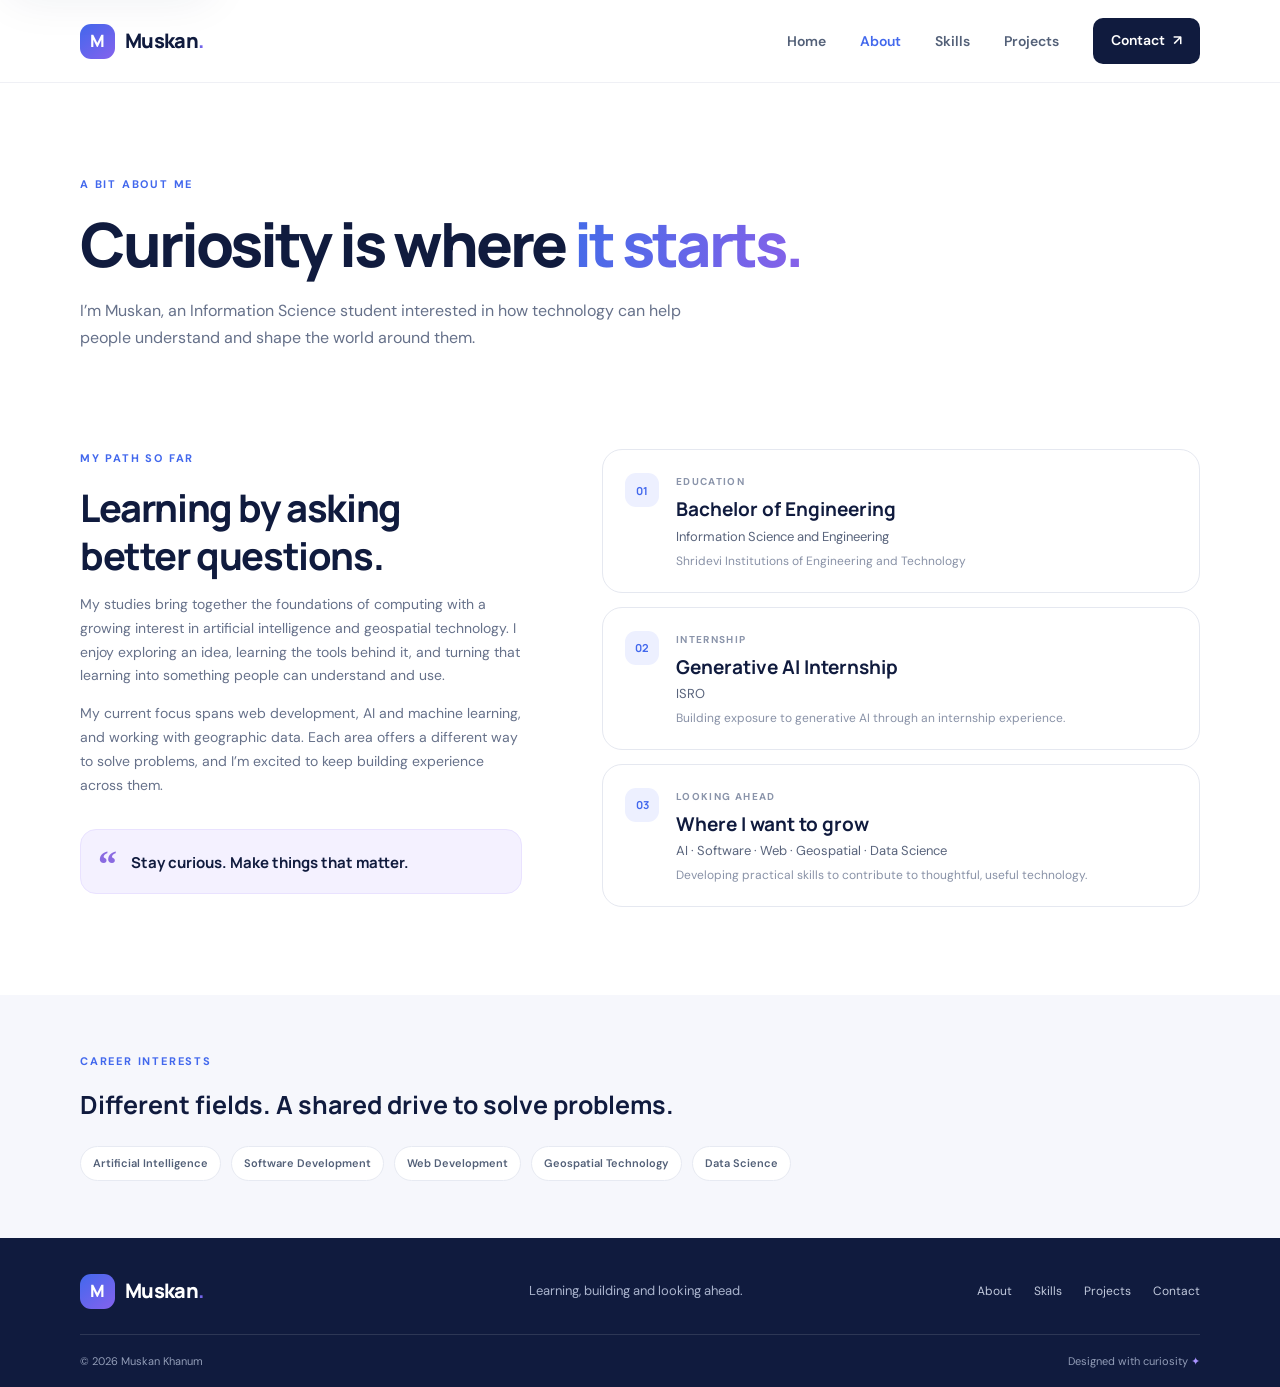
==== about.html @ 057a3828 "Publish Thiranex portfolio website" ====
<!doctype html>
<html lang="en"><head><meta charset="utf-8"><meta name="viewport" content="width=device-width, initial-scale=1"><meta name="description" content="Learn about Muskan Khanum's education, Generative AI internship, career interests and professional goals."><meta name="theme-color" content="#101b3e"><title>About Me | Muskan Khanum</title><link rel="stylesheet" href="css/style.css"><script src="js/script.js" defer></script></head><body><a class="skip-link" href="#main">Skip to main content</a><header class="site-header"><nav class="nav container" aria-label="Main navigation"><a class="brand" href="index.html"><span class="brand-mark" aria-hidden="true">M</span><span>Muskan<span class="brand-accent">.</span></span></a><button class="menu-toggle" type="button" aria-expanded="false" aria-controls="primary-menu"><span class="menu-icon" aria-hidden="true">☰</span><span class="sr-only">Toggle navigation</span></button><ul class="nav-list" id="primary-menu"><li><a href="index.html">Home</a></li><li><a href="about.html" aria-current="page">About</a></li><li><a href="skills.html">Skills</a></li><li><a href="projects.html">Projects</a></li><li><a class="nav-contact" href="contact.html">Contact <span aria-hidden="true">↗</span></a></li></ul></nav></header><main id="main"><section class="page-hero container"><p class="eyebrow">A bit about me</p><h1>Curiosity is where <span class="gradient-text">it starts.</span></h1><p>I’m Muskan, an Information Science student interested in how technology can help people understand and shape the world around them.</p></section><section class="section container about-layout"><article class="about-story"><p class="eyebrow">My path so far</p><h2>Learning by asking better questions.</h2><p>My studies bring together the foundations of computing with a growing interest in artificial intelligence and geospatial technology. I enjoy exploring an idea, learning the tools behind it, and turning that learning into something people can understand and use.</p><p>My current focus spans web development, AI and machine learning, and working with geographic data. Each area offers a different way to solve problems, and I’m excited to keep building experience across them.</p><aside class="quote-card"><span class="quote-mark" aria-hidden="true">“</span><p>Stay curious. Make things that matter.</p></aside></article><div class="timeline"><article class="timeline-card"><span class="timeline-marker" aria-hidden="true">01</span><p class="project-type">EDUCATION</p><h3>Bachelor of Engineering</h3><p>Information Science and Engineering</p><p class="muted">Shridevi Institutions of Engineering and Technology</p></article><article class="timeline-card"><span class="timeline-marker" aria-hidden="true">02</span><p class="project-type">INTERNSHIP</p><h3>Generative AI Internship</h3><p>ISRO</p><p class="muted">Building exposure to generative AI through an internship experience.</p></article><article class="timeline-card"><span class="timeline-marker" aria-hidden="true">03</span><p class="project-type">LOOKING AHEAD</p><h3>Where I want to grow</h3><p>AI · Software · Web · Geospatial · Data Science</p><p class="muted">Developing practical skills to contribute to thoughtful, useful technology.</p></article></div></section><section class="interest-band"><div class="container interest-content"><p class="eyebrow">Career interests</p><h2>Different fields. A shared drive to solve problems.</h2><ul class="interest-list"><li>Artificial Intelligence</li><li>Software Development</li><li>Web Development</li><li>Geospatial Technology</li><li>Data Science</li></ul></div></section></main><footer class="site-footer"><div class="container footer-main"><a class="brand footer-brand" href="index.html"><span class="brand-mark" aria-hidden="true">M</span><span>Muskan<span class="brand-accent">.</span></span></a><p>Learning, building and looking ahead.</p><nav aria-label="Footer navigation"><a href="about.html">About</a><a href="skills.html">Skills</a><a href="projects.html">Projects</a><a href="contact.html">Contact</a></nav></div><div class="container footer-bottom"><span>© <span data-year>2026</span> Muskan Khanum</span><span>Designed with curiosity <span class="footer-star" aria-hidden="true">✦</span></span></div></footer></body></html>
---- css/style.css ----
@import url('https://fonts.googleapis.com/css2?family=DM+Sans:wght@400;500;600;700&family=Manrope:wght@400;500;600;700;800&display=swap');
:root{--navy:#101b3e;--navy-2:#172956;--blue:#4268ed;--purple:#8562ed;--cyan:#53bdd2;--ink:#202a42;--muted:#66718a;--surface:#f6f7fc;--line:#e5e8f0;--white:#fff;--radius:20px;--shadow:0 18px 48px rgba(24,39,82,.08);font-family:'DM Sans',Arial,sans-serif;color:var(--ink);background:white;font-synthesis:none;text-rendering:optimizeLegibility}*{box-sizing:border-box}html{scroll-behavior:smooth}body{margin:0;min-width:320px;font-size:16px;line-height:1.7}a{color:inherit}button,input,textarea{font:inherit}.container{width:min(1120px,calc(100% - 48px));margin-inline:auto}.sr-only{position:absolute;width:1px;height:1px;padding:0;margin:-1px;overflow:hidden;clip:rect(0,0,0,0);white-space:nowrap;border:0}.skip-link{position:fixed;top:10px;left:10px;z-index:99;transform:translateY(-160%);padding:12px 18px;background:white;color:var(--navy);border-radius:9px;box-shadow:var(--shadow);font-weight:700}.skip-link:focus{transform:none}:focus-visible{outline:3px solid #a58aff;outline-offset:4px}.site-header{position:relative;z-index:5;background:rgba(255,255,255,.95);border-bottom:1px solid #eff0f5}.nav{height:82px;display:flex;align-items:center;justify-content:space-between}.brand{display:inline-flex;align-items:center;gap:10px;color:var(--navy);font-family:Manrope,sans-serif;font-size:20px;font-weight:800;text-decoration:none;letter-spacing:-.7px}.brand-mark{display:grid;place-items:center;width:35px;height:35px;border-radius:11px;color:#fff;background:linear-gradient(140deg,var(--blue),var(--purple));font-size:17px}.brand-accent,.gradient-text{background:linear-gradient(100deg,#446be8,#8761e9);-webkit-background-clip:text;background-clip:text;color:transparent}.nav-list{display:flex;align-items:center;gap:34px;list-style:none;margin:0;padding:0}.nav-list a{text-decoration:none;color:#536078;font-size:14px;font-weight:600;transition:color .2s}.nav-list a:hover,.nav-list a[aria-current=page]{color:var(--blue)}.nav-list .nav-contact{display:inline-flex;align-items:center;gap:8px;background:var(--navy);color:white;padding:11px 18px;border-radius:10px}.nav-list .nav-contact:hover{background:var(--blue);color:#fff}.menu-toggle{display:none;border:1px solid var(--line);background:white;color:var(--navy);width:44px;height:42px;border-radius:10px;font-size:22px;cursor:pointer}.hero{display:grid;grid-template-columns:1.1fr .9fr;gap:56px;align-items:center;min-height:635px;padding-block:76px 90px}.eyebrow{margin:0 0 16px;color:var(--blue);font-size:11px;font-weight:700;letter-spacing:1.8px;text-transform:uppercase}.hero-copy .eyebrow{display:flex;align-items:center;gap:9px}.status-dot{width:8px;height:8px;background:#5cc99a;border-radius:50%;box-shadow:0 0 0 4px #e8f8f0}.hero h1,.page-hero h1{max-width:680px;margin:0;color:var(--navy);font:800 clamp(42px,6vw,68px)/1.12 Manrope,sans-serif;letter-spacing:-3px}.hero-lede{max-width:560px;margin:24px 0 14px;color:#394762;font-size:18px;line-height:1.7}.hero-sub{max-width:530px;color:var(--muted);font-size:14px}.button-row{display:flex;flex-wrap:wrap;gap:13px;margin-top:28px}.button{display:inline-flex;min-height:48px;align-items:center;justify-content:center;gap:12px;padding:11px 19px;border:1px solid transparent;border-radius:10px;text-decoration:none;font-size:14px;font-weight:700;transition:transform .2s,background .2s,box-shadow .2s;cursor:pointer}.button:hover{transform:translateY(-2px)}.button-primary{background:linear-gradient(110deg,#4268e8,#7058de);color:white;box-shadow:0 9px 22px rgba(75,98,220,.22)}.button-primary:hover{box-shadow:0 13px 26px rgba(75,98,220,.3)}.button-outline{color:var(--navy);border-color:#dfe3ed;background:white}.button-outline:hover{border-color:#a9b5d5}.hero-highlights{display:flex;flex-wrap:wrap;gap:10px 24px;margin:32px 0 0;padding:0;list-style:none;color:#59647c;font-size:12px}.hero-highlights li:before{content:'✦';margin-right:7px;color:var(--purple)}.hero-visual{position:relative;min-height:440px;display:grid;place-items:center}.profile-card{position:relative;z-index:1;width:min(320px,78%);margin:0;padding:12px;background:#fff;border:1px solid #eceef6;border-radius:24px;box-shadow:0 24px 64px rgba(41,53,101,.15);transform:rotate(2deg)}.profile-art{position:relative;height:305px;display:grid;place-items:center;overflow:hidden;border-radius:16px;background:radial-gradient(ellipse at 50% 35%,#b8c5ff 0,transparent 40%),radial-gradient(ellipse at 70% 90%,#cfc3ff 0,transparent 45%),linear-gradient(145deg,#e6edff,#eef0ff 55%,#e8dcff)}.profile-art:before{content:'';position:absolute;bottom:-56px;width:210px;height:235px;border-radius:48% 48% 0 0;background:linear-gradient(140deg,#293e7b,#172956);box-shadow:inset -25px 0 35px rgba(128,104,226,.4)}.profile-art:after{content:'';position:absolute;top:64px;width:104px;height:125px;border-radius:48% 48% 45% 45%;background:linear-gradient(135deg,#9f6e56,#d4a083);box-shadow:inset -14px -2px 0 #885d4e}.profile-initials{position:absolute;z-index:1;bottom:54px;color:#fff;font:700 14px Manrope,sans-serif;letter-spacing:3px}.profile-spark{position:absolute;z-index:2;color:#fff}.spark-one{top:48px;right:40px;font-size:27px}.spark-two{bottom:60px;left:35px;font-size:30px}.profile-card figcaption{display:flex;flex-direction:column;padding:13px 8px 9px}.caption-label{color:#8a94aa;font-size:9px;font-weight:700;letter-spacing:1.5px}.profile-card figcaption strong{color:var(--navy);font:700 14px Manrope,sans-serif}.orbit{position:absolute;border:1px solid #e8eafb;border-radius:50%;transform:rotate(-24deg)}.orbit-one{width:440px;height:300px}.orbit-two{width:365px;height:400px;transform:rotate(37deg)}.floating-note{position:absolute;z-index:2;display:flex;align-items:center;gap:11px;padding:12px 15px;background:white;border:1px solid #eff0f5;border-radius:13px;box-shadow:var(--shadow)}.note-ai{top:64px;right:1%}.note-earth{bottom:57px;left:-1%}.note-icon{display:grid;place-items:center;width:35px;height:35px;border-radius:11px;background:#f0edff;color:var(--purple);font-size:19px}.floating-note small,.floating-note strong{display:block;line-height:1.4}.floating-note small{color:#8992a7;font-size:10px}.floating-note strong{color:var(--navy);font-size:12px}.intro-band,.interest-band{background:var(--surface)}.intro-grid{display:grid;grid-template-columns:.7fr 1.25fr 1.2fr auto;gap:28px;align-items:center;padding-block:48px}.intro-grid h2,.interest-content h2{margin:0;color:var(--navy);font:700 21px/1.5 Manrope,sans-serif}.intro-grid p:not(.eyebrow){margin:0;color:var(--muted);font-size:13px}.text-link,.card-link{color:var(--blue);font-weight:700;font-size:13px;text-decoration:none;white-space:nowrap}.text-link span,.card-link span{margin-left:5px}.section{padding-block:88px}.section-heading{display:flex;justify-content:space-between;align-items:end;margin-bottom:28px}.section-heading h2,.about-story h2{margin:0;color:var(--navy);font:750 clamp(28px,4vw,38px)/1.25 Manrope,sans-serif;letter-spacing:-1.4px}.section-heading .eyebrow{margin-bottom:8px}.project-grid{display:grid;grid-template-columns:repeat(3,1fr);gap:19px}.project-grid-home{grid-template-columns:repeat(2,1fr)}.project-card,.skill-card,.timeline-card{position:relative;padding:25px;background:white;border:1px solid var(--line);border-radius:var(--radius);transition:transform .22s,box-shadow .22s,border-color .22s}.project-card:hover,.skill-card:hover,.timeline-card:hover{transform:translateY(-4px);border-color:#d3d9f1;box-shadow:var(--shadow)}.project-icon{display:grid;place-items:center;width:48px;height:48px;border-radius:15px;font-size:23px}.icon-purple,.symbol-purple{background:#f1edff;color:#7656d9}.icon-blue,.symbol-blue{background:#eaf0ff;color:#4268ed}.icon-cyan,.symbol-cyan{background:#e7f8fa;color:#2499aa}.icon-green,.symbol-green{background:#e9f7ef;color:#3b9b6b}.icon-orange,.symbol-orange{background:#fff1e6;color:#d77d3c}.symbol-pink{background:#ffedf5;color:#ca5b89}.project-type{margin:18px 0 7px;color:#8a94aa;font-size:10px;font-weight:700;letter-spacing:1.35px}.project-card h2,.project-card h3,.skill-card h2,.timeline-card h3{margin:0 0 9px;color:var(--navy);font:700 19px/1.35 Manrope,sans-serif}.project-card p:not(.project-type){margin:0 0 17px;color:var(--muted);font-size:13px;line-height:1.7}.card-link{display:inline-block;margin-top:3px}.site-footer{background:var(--navy);color:#bec6d9}.footer-main{display:grid;grid-template-columns:1fr 1fr auto;align-items:center;gap:20px;padding-block:36px 25px}.footer-brand{color:#fff}.footer-main>p{margin:0;color:#aab4cd;font-size:13px}.footer-main nav{display:flex;gap:22px}.footer-main nav a{color:#c1c9dc;font-size:12px;text-decoration:none}.footer-main nav a:hover{color:#fff}.footer-bottom{display:flex;justify-content:space-between;padding-block:17px;border-top:1px solid rgba(255,255,255,.12);font-size:11px;color:#929db7}.footer-star{color:#a993ff}.page-hero{padding-block:92px 43px}.page-hero h1{max-width:850px;font-size:clamp(40px,5.5vw,61px)}.page-hero>p:last-child{max-width:650px;margin:19px 0 0;color:var(--muted);font-size:16px}.about-layout{display:grid;grid-template-columns:.85fr 1.15fr;gap:80px;padding-top:55px}.about-story h2{max-width:400px}.about-story>p:not(.eyebrow){color:var(--muted);font-size:14px}.quote-card{position:relative;margin-top:32px;padding:22px 24px 20px 50px;background:#f4f1ff;border:1px solid #e9e2ff;border-radius:16px}.quote-mark{position:absolute;top:12px;left:17px;color:#8a6ae1;font:700 38px Georgia,serif}.quote-card p{margin:0;color:var(--navy);font:700 15px Manrope,sans-serif}.timeline{display:grid;gap:14px}.timeline-card{padding:21px 24px 20px 73px}.timeline-marker{position:absolute;top:23px;left:22px;display:grid;place-items:center;width:34px;height:34px;border-radius:11px;color:var(--blue);background:#edf0ff;font:700 11px Manrope,sans-serif}.timeline-card .project-type{margin:2px 0 7px}.timeline-card h3{margin-bottom:3px}.timeline-card>p:not(.project-type){margin:0;color:#59647c;font-size:13px}.timeline-card .muted{margin-top:3px!important;color:#8992a7!important;font-size:12px!important}.interest-content{padding-block:57px}.interest-content h2{max-width:640px;font-size:25px}.interest-list{display:flex;flex-wrap:wrap;gap:10px;margin:22px 0 0;padding:0;list-style:none}.interest-list li,.tag-list li{padding:7px 12px;border:1px solid #e7eaf2;border-radius:999px;background:#fff;color:#536078;font-size:11px;font-weight:600}.skills-grid{display:grid;grid-template-columns:repeat(2,1fr);gap:17px}.skill-card{padding:23px}.skill-heading{display:flex;align-items:center;gap:14px}.skill-symbol{width:47px;height:47px;display:grid;place-items:center;border-radius:14px;font-size:19px;font-weight:700}.skill-heading .project-type{margin:0 0 3px}.skill-heading h2{margin:0;font-size:17px}.tag-list{display:flex;flex-wrap:wrap;gap:8px;margin:20px 0 0;padding:0;list-style:none}.tag-list li{background:#f8f9fc}.note-box{display:flex;align-items:center;gap:15px;margin-top:24px;padding:17px 20px;background:#f5f3ff;border:1px solid #e9e4fb;border-radius:14px}.note-box .note-icon{flex:none}.note-box p{margin:0;color:#59647c;font-size:13px}.project-grid:not(.project-grid-home){grid-template-columns:repeat(2,1fr)}.project-card-large{min-height:283px;padding:25px 27px}.project-card-top{display:flex;align-items:center;justify-content:space-between}.project-card-top+.project-type{margin-top:19px}.project-index{color:#b6bdcc;font:700 12px Manrope,sans-serif}.project-card-large h2{font-size:22px}.project-card-large .tag-list{margin:16px 0}.project-status{display:inline-flex;padding:5px 9px;border-radius:6px;background:#f5f6fa;color:#7a849a;font-size:10px;font-weight:600}.project-note{margin-top:25px}.contact-layout{display:grid;grid-template-columns:.75fr 1.25fr;gap:62px;align-items:start;padding-top:45px}.contact-aside{padding:23px 4px}.contact-orb{display:grid;place-items:center;width:63px;height:63px;margin-bottom:24px;border-radius:20px;background:linear-gradient(140deg,#edf0ff,#f2ecff);color:#675bd2;font-size:27px}.contact-aside h2{max-width:310px;margin:0;color:var(--navy);font:750 29px/1.28 Manrope,sans-serif;letter-spacing:-1px}.contact-aside>p{color:var(--muted);font-size:14px}.contact-detail{display:flex;gap:12px;margin-top:26px;padding-top:18px;border-top:1px solid var(--line)}.detail-icon{display:grid;place-items:center;width:38px;height:38px;border-radius:12px;background:#edf0ff;color:var(--blue)}.contact-detail strong{color:var(--navy);font-size:12px}.contact-detail p{margin:2px 0;color:var(--muted);font-size:12px}.small-note{font-size:11px!important;color:#8992a7!important}.contact-form{padding:27px;background:#fff;border:1px solid var(--line);border-radius:20px;box-shadow:var(--shadow)}.contact-form fieldset{margin:0;padding:0;border:0}.contact-form legend{color:var(--navy);font:700 21px Manrope,sans-serif}.form-intro{margin:4px 0 20px;color:#778198;font-size:12px}.form-intro span,.form-field label span{color:#7656d9}.form-grid{display:grid;grid-template-columns:1fr 1fr;gap:15px 14px}.form-field{display:flex;flex-direction:column;min-width:0}.form-field-wide{grid-column:1/-1}.form-field label{margin-bottom:6px;color:#34405a;font-size:12px;font-weight:700}.form-field input,.form-field textarea{width:100%;border:1px solid #dfe3ed;border-radius:9px;padding:11px 12px;color:var(--ink);background:#fff;font-size:13px}.form-field textarea{resize:vertical;min-height:120px}.form-field input:focus,.form-field textarea:focus{outline:2px solid #8f81ed;outline-offset:1px;border-color:#8f81ed}.form-field [aria-invalid=true]{border-color:#c74453}.field-error{min-height:0;margin:0;color:#b43443;font-size:11px}.field-error:not(:empty){min-height:18px;margin-top:4px}.submit-button{margin-top:14px}.form-feedback{margin:11px 0 0;color:#26774d;font-size:13px;font-weight:700}.form-feedback:empty{display:none}.form-feedback.error{color:#b43443}.form-disclaimer{margin:17px 0 0;padding-top:14px;border-top:1px solid var(--line);color:#7b859a;font-size:11px;line-height:1.6}
@media(max-width:900px){.hero{gap:25px;min-height:590px}.hero h1{font-size:57px}.hero-visual{min-height:390px}.profile-card{width:280px}.profile-art{height:270px}.orbit-one{width:350px;height:260px}.orbit-two{width:320px;height:350px}.intro-grid{grid-template-columns:1fr 1.5fr;gap:13px 25px}.intro-grid .text-link{grid-column:2}.project-grid{grid-template-columns:repeat(2,1fr)}.about-layout{gap:42px}.contact-layout{gap:32px}.footer-main{grid-template-columns:1fr auto}.footer-main>p{grid-row:2}.footer-main nav{grid-column:2;grid-row:1/3}}
@media(max-width:680px){body{font-size:15px}.container{width:min(100% - 36px,520px)}.nav{height:70px}.menu-toggle{display:block}.nav-list{position:absolute;top:69px;left:0;right:0;display:none;flex-direction:column;align-items:stretch;gap:0;padding:8px 18px 18px;background:#fff;border-bottom:1px solid var(--line);box-shadow:0 18px 25px rgba(24,39,82,.09)}.nav-list.is-open{display:flex}.nav-list li{width:100%}.nav-list a,.nav-list .nav-contact{display:flex;justify-content:space-between;padding:12px 10px}.nav-list .nav-contact{margin-top:5px}.hero{grid-template-columns:1fr;gap:5px;min-height:unset;padding-block:66px 52px}.hero h1{font-size:clamp(42px,12vw,58px);letter-spacing:-2.5px}.hero-lede{font-size:16px}.hero-visual{min-height:370px;margin-top:10px}.profile-card{width:260px}.profile-art{height:250px}.orbit-one{width:325px;height:230px}.orbit-two{width:300px;height:330px}.note-ai{right:0;top:39px}.note-earth{left:0;bottom:42px}.floating-note{padding:9px 11px}.floating-note strong{font-size:10px}.intro-grid{grid-template-columns:1fr;gap:12px;padding-block:36px}.intro-grid .text-link{grid-column:1}.intro-grid h2{font-size:20px}.section{padding-block:62px}.section-heading{align-items:start;gap:12px;flex-direction:column}.section-heading h2{font-size:31px}.project-grid,.project-grid-home,.project-grid:not(.project-grid-home){grid-template-columns:1fr}.project-card{padding:22px}.footer-main{grid-template-columns:1fr;gap:13px;padding-block:29px 22px}.footer-main>p,.footer-main nav{grid-column:1;grid-row:auto}.footer-main nav{flex-wrap:wrap;gap:16px}.footer-bottom{gap:8px;align-items:flex-start;font-size:10px}.page-hero{padding-block:65px 22px}.page-hero h1{font-size:clamp(39px,11vw,54px);letter-spacing:-2px}.page-hero>p:last-child{font-size:14px}.about-layout{grid-template-columns:1fr;gap:35px;padding-top:40px}.about-story h2{font-size:31px}.interest-content{padding-block:40px}.interest-content h2{font-size:22px}.skills-grid{grid-template-columns:1fr}.skill-card{padding:19px}.contact-layout{grid-template-columns:1fr;gap:12px;padding-top:32px}.contact-aside{padding:0 0 10px}.contact-aside h2{font-size:26px}.contact-form{padding:21px 17px}.form-grid{grid-template-columns:1fr;gap:12px}.form-field-wide{grid-column:auto}}
@media(prefers-reduced-motion:reduce){*,*::before,*::after{scroll-behavior:auto!important;animation-duration:.01ms!important;animation-iteration-count:1!important;transition-duration:.01ms!important}}
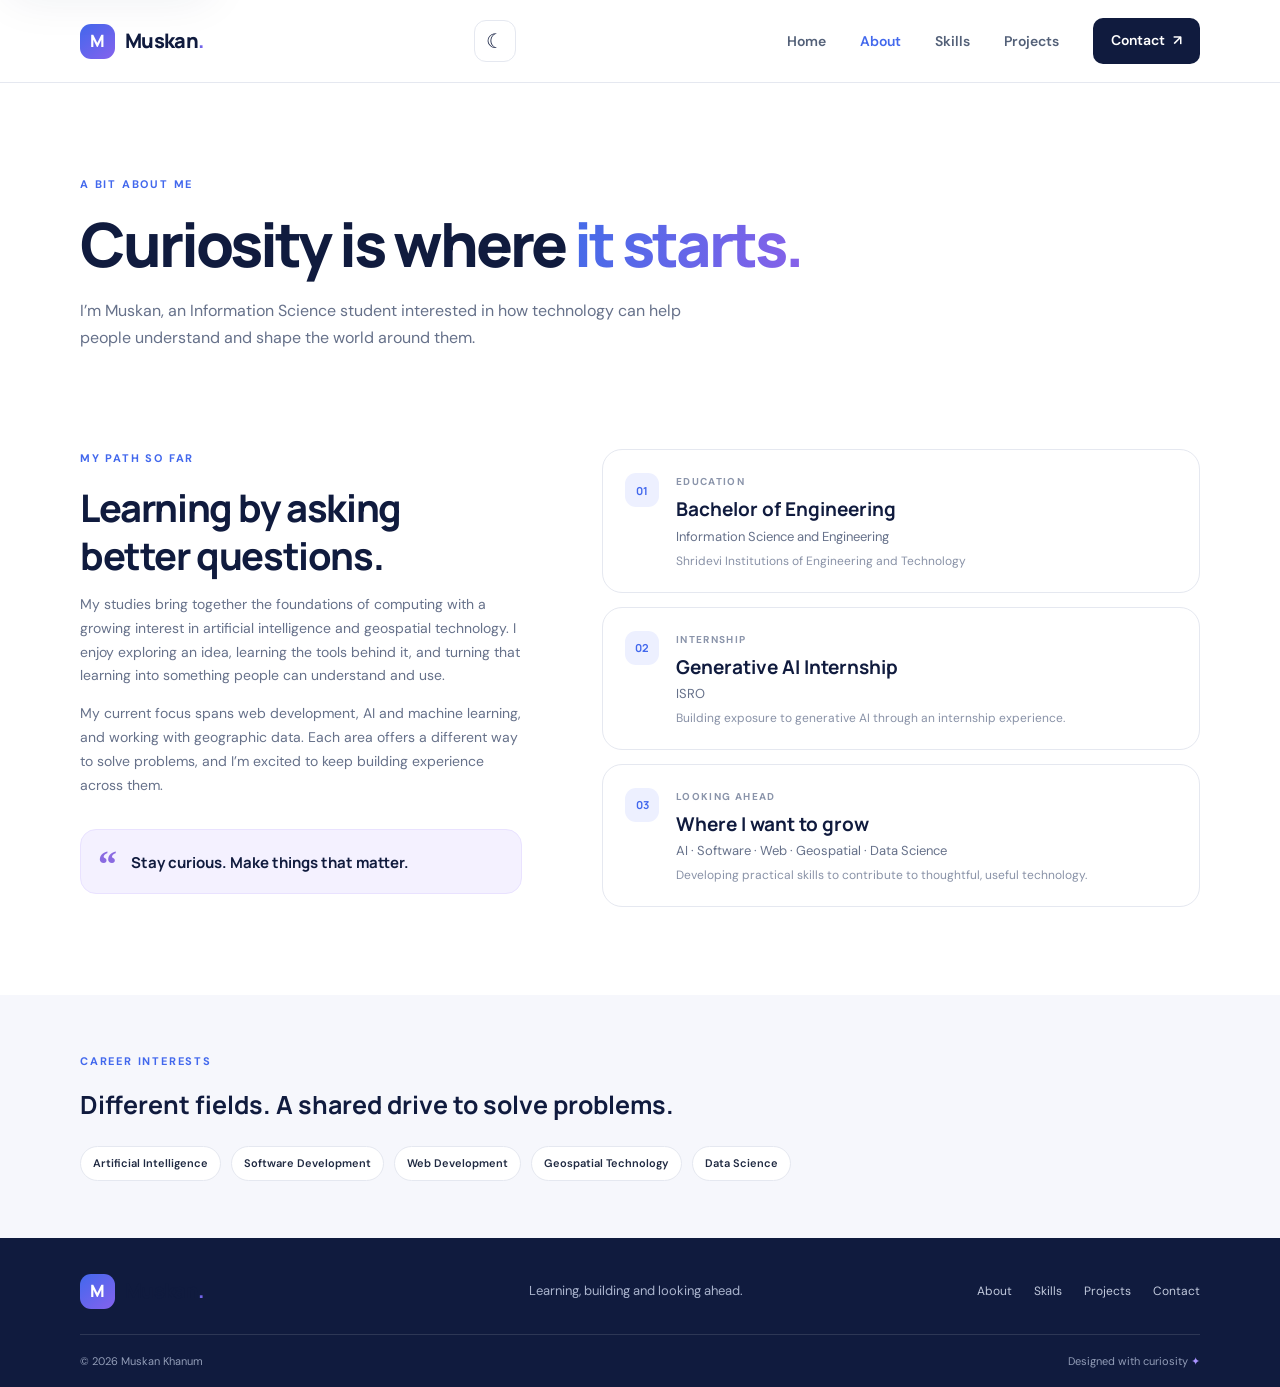
==== commit 4d3cc8ed: "Polish responsive portfolio and add theme toggle" ====
--- a/about.html
+++ b/about.html
@@ -1,2 +1,2 @@
 <!doctype html>
-<html lang="en"><head><meta charset="utf-8"><meta name="viewport" content="width=device-width, initial-scale=1"><meta name="description" content="Learn about Muskan Khanum's education, Generative AI internship, career interests and professional goals."><meta name="theme-color" content="#101b3e"><title>About Me | Muskan Khanum</title><link rel="stylesheet" href="css/style.css"><script src="js/script.js" defer></script></head><body><a class="skip-link" href="#main">Skip to main content</a><header class="site-header"><nav class="nav container" aria-label="Main navigation"><a class="brand" href="index.html"><span class="brand-mark" aria-hidden="true">M</span><span>Muskan<span class="brand-accent">.</span></span></a><button class="menu-toggle" type="button" aria-expanded="false" aria-controls="primary-menu"><span class="menu-icon" aria-hidden="true">☰</span><span class="sr-only">Toggle navigation</span></button><ul class="nav-list" id="primary-menu"><li><a href="index.html">Home</a></li><li><a href="about.html" aria-current="page">About</a></li><li><a href="skills.html">Skills</a></li><li><a href="projects.html">Projects</a></li><li><a class="nav-contact" href="contact.html">Contact <span aria-hidden="true">↗</span></a></li></ul></nav></header><main id="main"><section class="page-hero container"><p class="eyebrow">A bit about me</p><h1>Curiosity is where <span class="gradient-text">it starts.</span></h1><p>I’m Muskan, an Information Science student interested in how technology can help people understand and shape the world around them.</p></section><section class="section container about-layout"><article class="about-story"><p class="eyebrow">My path so far</p><h2>Learning by asking better questions.</h2><p>My studies bring together the foundations of computing with a growing interest in artificial intelligence and geospatial technology. I enjoy exploring an idea, learning the tools behind it, and turning that learning into something people can understand and use.</p><p>My current focus spans web development, AI and machine learning, and working with geographic data. Each area offers a different way to solve problems, and I’m excited to keep building experience across them.</p><aside class="quote-card"><span class="quote-mark" aria-hidden="true">“</span><p>Stay curious. Make things that matter.</p></aside></article><div class="timeline"><article class="timeline-card"><span class="timeline-marker" aria-hidden="true">01</span><p class="project-type">EDUCATION</p><h3>Bachelor of Engineering</h3><p>Information Science and Engineering</p><p class="muted">Shridevi Institutions of Engineering and Technology</p></article><article class="timeline-card"><span class="timeline-marker" aria-hidden="true">02</span><p class="project-type">INTERNSHIP</p><h3>Generative AI Internship</h3><p>ISRO</p><p class="muted">Building exposure to generative AI through an internship experience.</p></article><article class="timeline-card"><span class="timeline-marker" aria-hidden="true">03</span><p class="project-type">LOOKING AHEAD</p><h3>Where I want to grow</h3><p>AI · Software · Web · Geospatial · Data Science</p><p class="muted">Developing practical skills to contribute to thoughtful, useful technology.</p></article></div></section><section class="interest-band"><div class="container interest-content"><p class="eyebrow">Career interests</p><h2>Different fields. A shared drive to solve problems.</h2><ul class="interest-list"><li>Artificial Intelligence</li><li>Software Development</li><li>Web Development</li><li>Geospatial Technology</li><li>Data Science</li></ul></div></section></main><footer class="site-footer"><div class="container footer-main"><a class="brand footer-brand" href="index.html"><span class="brand-mark" aria-hidden="true">M</span><span>Muskan<span class="brand-accent">.</span></span></a><p>Learning, building and looking ahead.</p><nav aria-label="Footer navigation"><a href="about.html">About</a><a href="skills.html">Skills</a><a href="projects.html">Projects</a><a href="contact.html">Contact</a></nav></div><div class="container footer-bottom"><span>© <span data-year>2026</span> Muskan Khanum</span><span>Designed with curiosity <span class="footer-star" aria-hidden="true">✦</span></span></div></footer></body></html>
+<html lang="en"><head><meta charset="utf-8"><meta name="viewport" content="width=device-width, initial-scale=1"><meta name="description" content="Learn about Muskan Khanum's education, Generative AI internship, career interests and professional goals."><meta name="theme-color" content="#101b3e"><title>About Me | Muskan Khanum</title><link rel="stylesheet" href="css/style.css"><script src="js/script.js" defer></script></head><body><a class="skip-link" href="#main">Skip to main content</a><header class="site-header"><nav class="nav container" aria-label="Main navigation"><a class="brand" href="index.html"><span class="brand-mark" aria-hidden="true">M</span><span>Muskan<span class="brand-accent">.</span></span></a><div class="nav-actions"><button class="theme-toggle" type="button" aria-label="Switch to dark mode" aria-pressed="false"><span aria-hidden="true">☾</span></button><button class="menu-toggle" type="button" aria-expanded="false" aria-controls="primary-menu"><span class="menu-icon" aria-hidden="true">☰</span><span class="sr-only">Toggle navigation</span></button></div><ul class="nav-list" id="primary-menu"><li><a href="index.html">Home</a></li><li><a href="about.html" aria-current="page">About</a></li><li><a href="skills.html">Skills</a></li><li><a href="projects.html">Projects</a></li><li><a class="nav-contact" href="contact.html">Contact <span aria-hidden="true">↗</span></a></li></ul></nav></header><main id="main"><section class="page-hero container"><p class="eyebrow">A bit about me</p><h1>Curiosity is where <span class="gradient-text">it starts.</span></h1><p>I’m Muskan, an Information Science student interested in how technology can help people understand and shape the world around them.</p></section><section class="section container about-layout"><article class="about-story"><p class="eyebrow">My path so far</p><h2>Learning by asking better questions.</h2><p>My studies bring together the foundations of computing with a growing interest in artificial intelligence and geospatial technology. I enjoy exploring an idea, learning the tools behind it, and turning that learning into something people can understand and use.</p><p>My current focus spans web development, AI and machine learning, and working with geographic data. Each area offers a different way to solve problems, and I’m excited to keep building experience across them.</p><aside class="quote-card"><span class="quote-mark" aria-hidden="true">“</span><p>Stay curious. Make things that matter.</p></aside></article><div class="timeline"><article class="timeline-card"><span class="timeline-marker" aria-hidden="true">01</span><p class="project-type">EDUCATION</p><h3>Bachelor of Engineering</h3><p>Information Science and Engineering</p><p class="muted">Shridevi Institutions of Engineering and Technology</p></article><article class="timeline-card"><span class="timeline-marker" aria-hidden="true">02</span><p class="project-type">INTERNSHIP</p><h3>Generative AI Internship</h3><p>ISRO</p><p class="muted">Building exposure to generative AI through an internship experience.</p></article><article class="timeline-card"><span class="timeline-marker" aria-hidden="true">03</span><p class="project-type">LOOKING AHEAD</p><h3>Where I want to grow</h3><p>AI · Software · Web · Geospatial · Data Science</p><p class="muted">Developing practical skills to contribute to thoughtful, useful technology.</p></article></div></section><section class="interest-band"><div class="container interest-content"><p class="eyebrow">Career interests</p><h2>Different fields. A shared drive to solve problems.</h2><ul class="interest-list"><li>Artificial Intelligence</li><li>Software Development</li><li>Web Development</li><li>Geospatial Technology</li><li>Data Science</li></ul></div></section></main><footer class="site-footer"><div class="container footer-main"><a class="brand footer-brand" href="index.html"><span class="brand-mark" aria-hidden="true">M</span><span>Muskan<span class="brand-accent">.</span></span></a><p>Learning, building and looking ahead.</p><nav aria-label="Footer navigation"><a href="about.html">About</a><a href="skills.html">Skills</a><a href="projects.html">Projects</a><a href="contact.html">Contact</a></nav></div><div class="container footer-bottom"><span>© <span data-year>2026</span> Muskan Khanum</span><span>Designed with curiosity <span class="footer-star" aria-hidden="true">✦</span></span></div></footer><button class="back-to-top" type="button" aria-label="Back to top">↑</button></body></html>
--- a/css/style.css
+++ b/css/style.css
@@ -3,3 +3,40 @@
 @media(max-width:900px){.hero{gap:25px;min-height:590px}.hero h1{font-size:57px}.hero-visual{min-height:390px}.profile-card{width:280px}.profile-art{height:270px}.orbit-one{width:350px;height:260px}.orbit-two{width:320px;height:350px}.intro-grid{grid-template-columns:1fr 1.5fr;gap:13px 25px}.intro-grid .text-link{grid-column:2}.project-grid{grid-template-columns:repeat(2,1fr)}.about-layout{gap:42px}.contact-layout{gap:32px}.footer-main{grid-template-columns:1fr auto}.footer-main>p{grid-row:2}.footer-main nav{grid-column:2;grid-row:1/3}}
 @media(max-width:680px){body{font-size:15px}.container{width:min(100% - 36px,520px)}.nav{height:70px}.menu-toggle{display:block}.nav-list{position:absolute;top:69px;left:0;right:0;display:none;flex-direction:column;align-items:stretch;gap:0;padding:8px 18px 18px;background:#fff;border-bottom:1px solid var(--line);box-shadow:0 18px 25px rgba(24,39,82,.09)}.nav-list.is-open{display:flex}.nav-list li{width:100%}.nav-list a,.nav-list .nav-contact{display:flex;justify-content:space-between;padding:12px 10px}.nav-list .nav-contact{margin-top:5px}.hero{grid-template-columns:1fr;gap:5px;min-height:unset;padding-block:66px 52px}.hero h1{font-size:clamp(42px,12vw,58px);letter-spacing:-2.5px}.hero-lede{font-size:16px}.hero-visual{min-height:370px;margin-top:10px}.profile-card{width:260px}.profile-art{height:250px}.orbit-one{width:325px;height:230px}.orbit-two{width:300px;height:330px}.note-ai{right:0;top:39px}.note-earth{left:0;bottom:42px}.floating-note{padding:9px 11px}.floating-note strong{font-size:10px}.intro-grid{grid-template-columns:1fr;gap:12px;padding-block:36px}.intro-grid .text-link{grid-column:1}.intro-grid h2{font-size:20px}.section{padding-block:62px}.section-heading{align-items:start;gap:12px;flex-direction:column}.section-heading h2{font-size:31px}.project-grid,.project-grid-home,.project-grid:not(.project-grid-home){grid-template-columns:1fr}.project-card{padding:22px}.footer-main{grid-template-columns:1fr;gap:13px;padding-block:29px 22px}.footer-main>p,.footer-main nav{grid-column:1;grid-row:auto}.footer-main nav{flex-wrap:wrap;gap:16px}.footer-bottom{gap:8px;align-items:flex-start;font-size:10px}.page-hero{padding-block:65px 22px}.page-hero h1{font-size:clamp(39px,11vw,54px);letter-spacing:-2px}.page-hero>p:last-child{font-size:14px}.about-layout{grid-template-columns:1fr;gap:35px;padding-top:40px}.about-story h2{font-size:31px}.interest-content{padding-block:40px}.interest-content h2{font-size:22px}.skills-grid{grid-template-columns:1fr}.skill-card{padding:19px}.contact-layout{grid-template-columns:1fr;gap:12px;padding-top:32px}.contact-aside{padding:0 0 10px}.contact-aside h2{font-size:26px}.contact-form{padding:21px 17px}.form-grid{grid-template-columns:1fr;gap:12px}.form-field-wide{grid-column:auto}}
 @media(prefers-reduced-motion:reduce){*,*::before,*::after{scroll-behavior:auto!important;animation-duration:.01ms!important;animation-iteration-count:1!important;transition-duration:.01ms!important}}
+
+/* Theme tokens inherit through every page; the selected mode is applied by script.js. */
+:root{--page:#fff;--panel:#fff;--soft:#f6f7fc;--copy:#202a42;--secondary:#66718a;--stroke:#e5e8f0;--heading:#101b3e;--container:min(1120px,calc(100% - 48px));--space-section:clamp(58px,8vw,88px)}
+body{color:var(--copy);background:var(--page);overflow-x:hidden;transition:background-color .25s,color .25s}
+.site-header{background:color-mix(in srgb,var(--page) 94%,transparent);border-color:var(--stroke)}
+.container{width:var(--container)}
+.nav-actions{display:flex;align-items:center;gap:9px}
+.theme-toggle{display:grid;place-items:center;width:42px;height:42px;border:1px solid var(--stroke);border-radius:12px;background:var(--panel);color:var(--heading);font-size:20px;cursor:pointer;transition:transform .2s,border-color .2s}
+.theme-toggle:hover{transform:rotate(-8deg);border-color:var(--blue)}
+.hero,.page-hero,.section,.intro-grid,.about-layout,.contact-layout{min-width:0}
+.resume-note{margin:13px 0 0;color:var(--secondary);font-size:12px}.resume-note a{color:var(--blue);font-weight:700}
+.back-to-top{position:fixed;right:clamp(16px,3vw,30px);bottom:22px;z-index:4;display:grid;place-items:center;width:46px;height:46px;border:0;border-radius:15px;background:linear-gradient(140deg,var(--blue),var(--purple));color:#fff;font-size:22px;box-shadow:0 10px 28px rgba(40,48,100,.24);cursor:pointer;opacity:0;visibility:hidden;transform:translateY(10px);transition:opacity .2s,visibility .2s,transform .2s}
+.back-to-top.is-visible{opacity:1;visibility:visible;transform:none}
+.project-card,.skill-card,.timeline-card{background:var(--panel);border-color:var(--stroke)}
+.intro-band,.interest-band{background:var(--soft)}
+.page-hero h1,.hero h1,.section-heading h2,.about-story h2,.intro-grid h2,.interest-content h2,.project-card h2,.project-card h3,.skill-card h2,.timeline-card h3,.contact-aside h2,.contact-form legend,.brand{color:var(--heading)}
+.hero-lede{color:var(--copy)}
+.hero-sub,.page-hero>p:last-child,.intro-grid p:not(.eyebrow),.project-card p:not(.project-type),.about-story>p:not(.eyebrow),.note-box p,.timeline-card>p:not(.project-type),.contact-aside>p{color:var(--secondary)}
+.profile-card,.floating-note{background:var(--panel);border-color:var(--stroke)}
+.interest-list li,.tag-list li{background:var(--panel);border-color:var(--stroke);color:var(--copy)}
+.tag-list li{background:var(--soft)}
+.contact-form{background:var(--panel);border-color:var(--stroke)}
+.form-field input,.form-field textarea{background:var(--page);border-color:var(--stroke);color:var(--copy)}
+.project-status{background:var(--soft)}
+.timeline-card>p:not(.project-type){color:var(--secondary)}
+html[data-theme="dark"]{color-scheme:dark;--page:#0b1020;--panel:#111a30;--soft:#10182c;--copy:#e1e7f4;--secondary:#a4afc7;--stroke:#27334f;--heading:#f3f5ff;--ink:#e1e7f4;--muted:#a4afc7;--line:#27334f;--surface:#10182c;--white:#111a30;--navy:#f3f5ff;--navy-2:#dbe3f5;--shadow:0 18px 48px rgba(0,0,0,.24)}
+html[data-theme="dark"] .site-header{background:rgba(11,16,32,.95)}
+html[data-theme="dark"] .nav-list{background:var(--panel)}
+html[data-theme="dark"] .nav-list a{color:#c0c9dc}
+html[data-theme="dark"] .button-outline,.theme-toggle{background:var(--panel);color:var(--heading);border-color:var(--stroke)}
+html[data-theme="dark"] .profile-card figcaption strong,html[data-theme="dark"] .floating-note strong{color:var(--heading)}
+html[data-theme="dark"] .quote-card,html[data-theme="dark"] .note-box{background:#191b37;border-color:#343257}
+html[data-theme="dark"] .quote-card p{color:var(--heading)}
+html[data-theme="dark"] .site-footer{background:#070b16}
+@media(max-width:900px){:root{--container:min(100% - 40px,760px)}.intro-grid{grid-template-columns:1fr 1.5fr}.hero h1{font-size:clamp(42px,6vw,57px)}.project-grid:not(.project-grid-home){grid-template-columns:repeat(2,minmax(0,1fr))}}
+@media(max-width:680px){:root{--container:min(100% - 36px,520px)}.nav{gap:12px}.nav-actions{margin-left:auto}.nav-list{background:var(--panel)}.intro-grid{grid-template-columns:1fr}.intro-grid .text-link{grid-column:auto}.hero-visual{overflow:visible}.hero h1,.page-hero h1{overflow-wrap:anywhere}.footer-main nav{min-width:0}.project-grid:not(.project-grid-home){grid-template-columns:minmax(0,1fr)}.contact-form{min-width:0}}
+@media(max-width:380px){.container{width:calc(100% - 28px)}.button-row{gap:9px}.button{padding-inline:13px;font-size:12px}.floating-note{gap:7px;padding:8px}.note-earth{left:-4px}.note-ai{right:-4px}}
